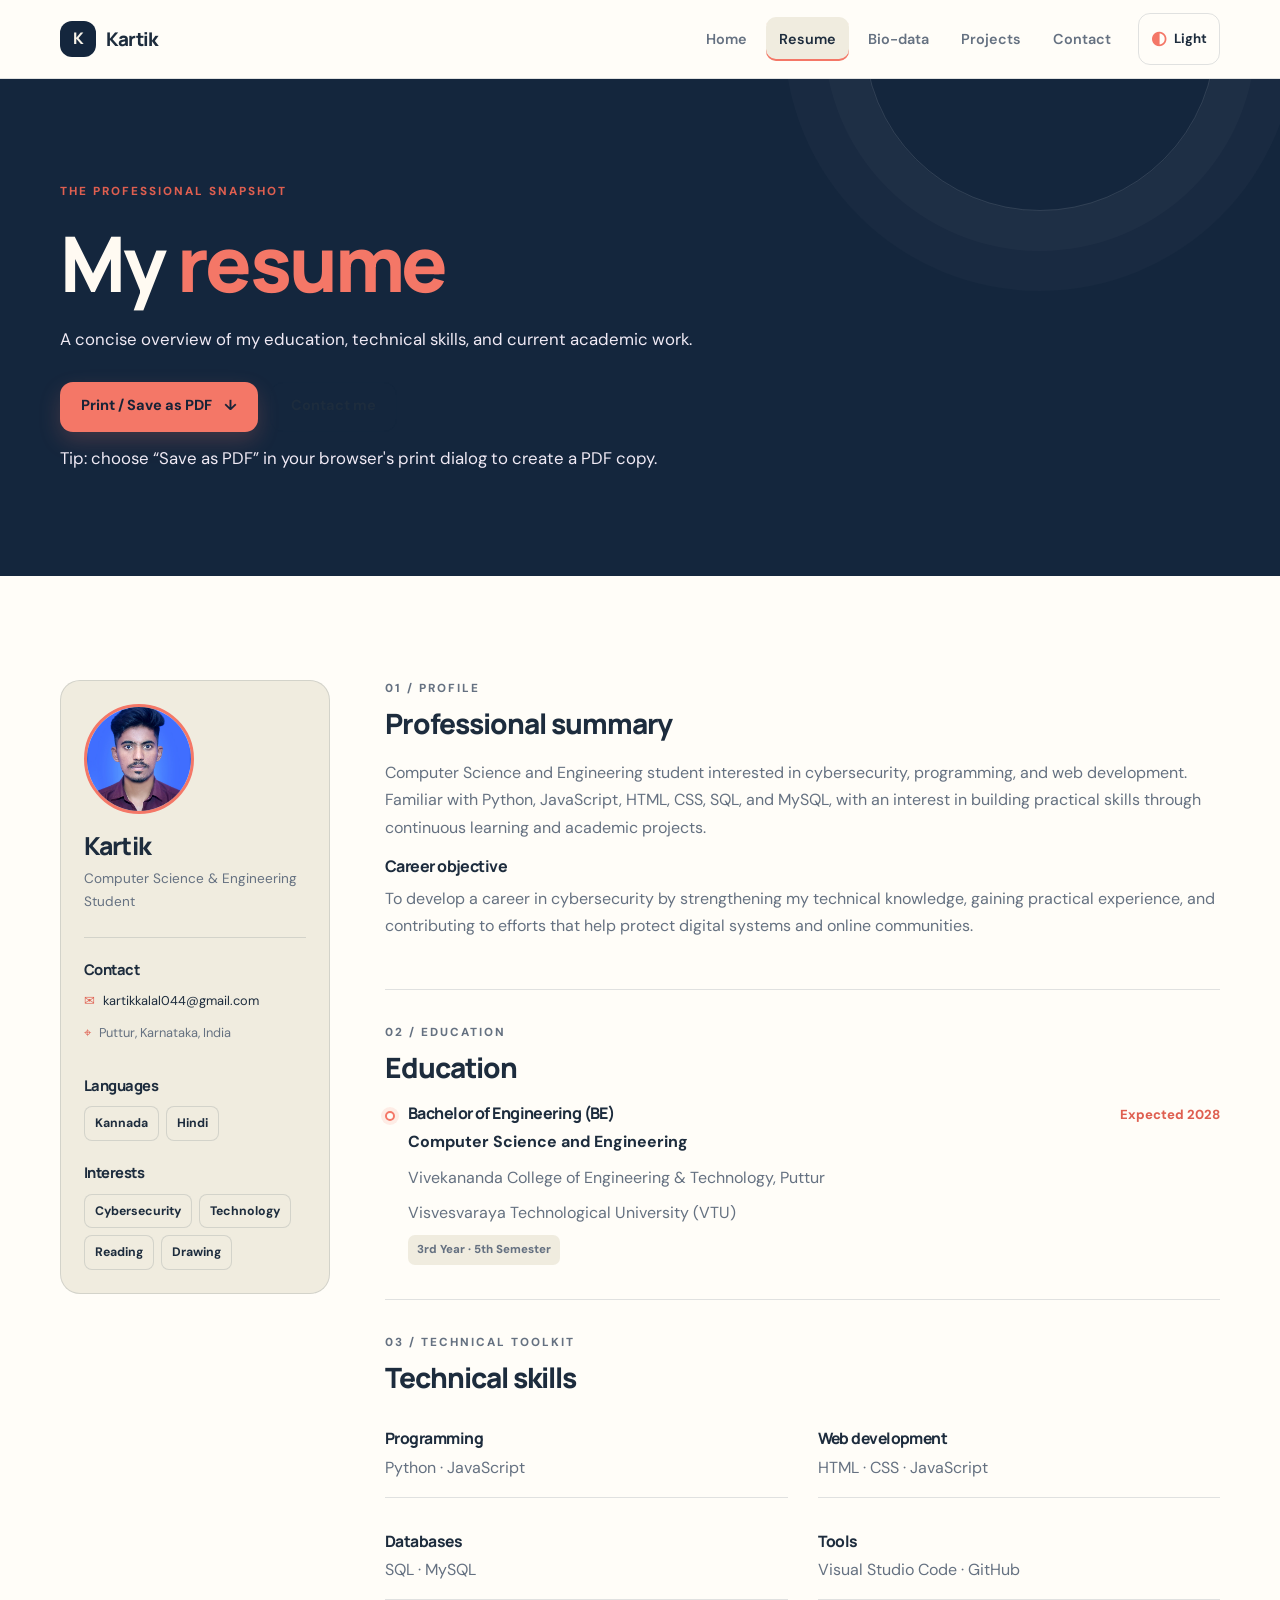
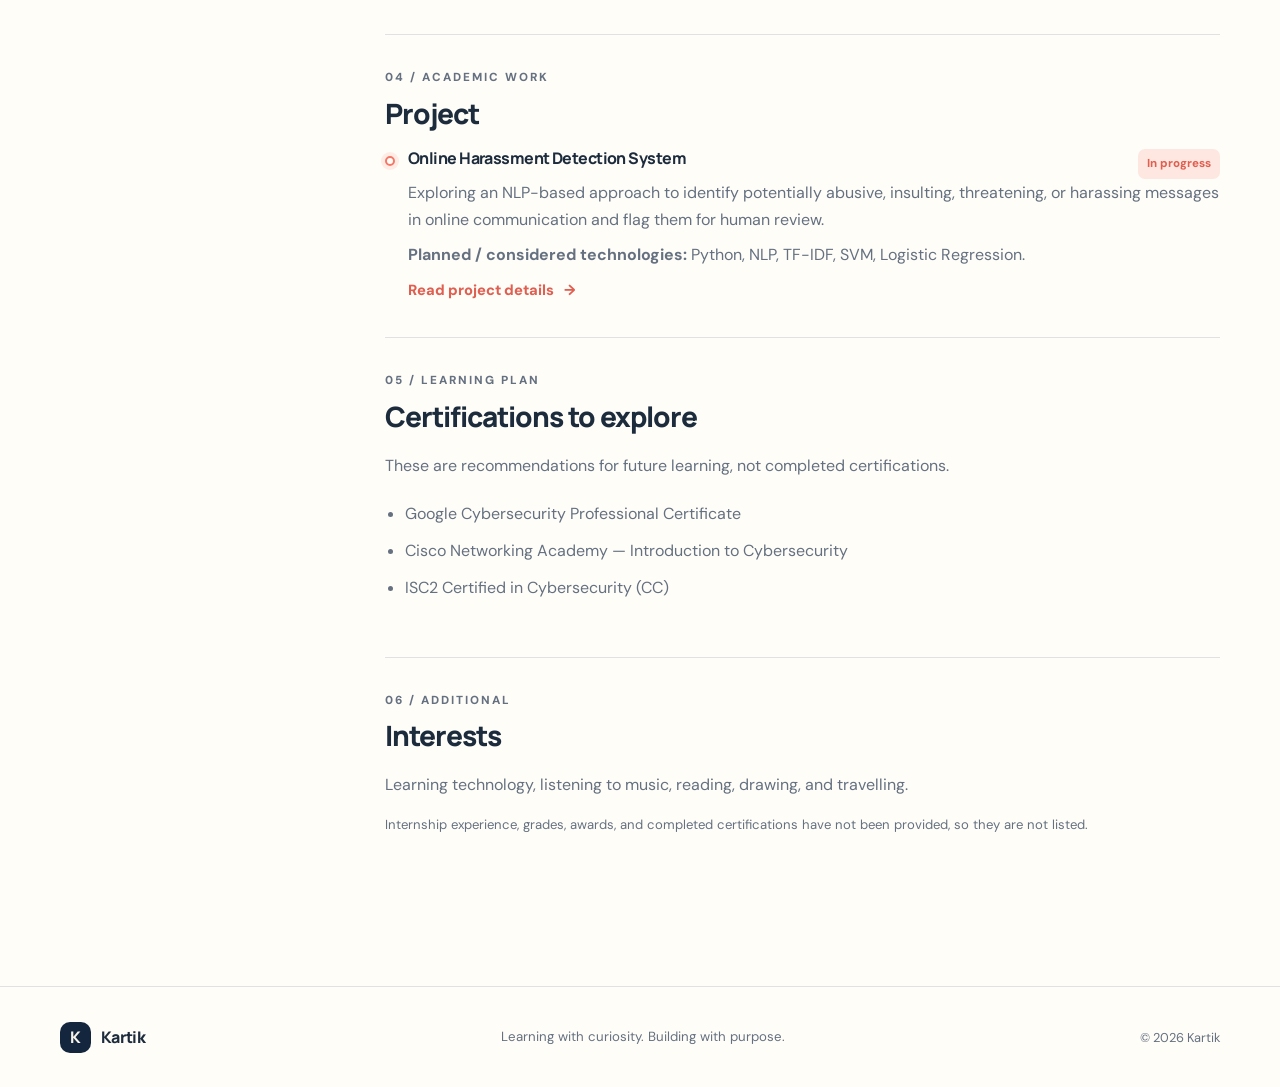
==== resume.html @ 6e71550f "Initial portfolio website upload" ====
<!DOCTYPE html>
<html lang="en">
<head>
  <meta charset="UTF-8"><meta name="viewport" content="width=device-width, initial-scale=1.0">
  <meta name="description" content="Kartik's student resume, education, technical skills, and academic project.">
  <meta name="theme-color" content="#665078"><title>Resume | Kartik</title>
  <link rel="preconnect" href="https://fonts.googleapis.com"><link rel="preconnect" href="https://fonts.gstatic.com" crossorigin>
  <link href="https://fonts.googleapis.com/css2?family=DM+Sans:wght@400;500;600;700&family=Manrope:wght@400;500;600;700;800&display=swap" rel="stylesheet">
  <link rel="stylesheet" href="css/style.css"><script>document.documentElement.classList.add('js');</script>
</head>
<body>
  <a class="skip-link" href="#main">Skip to content</a>
  <header class="site-header"><div class="container nav-wrap"><a class="brand" href="index.html"><span class="brand-mark">K</span><span>Kartik</span></a><button class="nav-toggle" aria-label="Open navigation" aria-expanded="false" aria-controls="primary-nav"><span></span><span></span><span></span></button><nav id="primary-nav" class="primary-nav" aria-label="Main navigation"><a class="nav-link" href="index.html">Home</a><a class="nav-link active" href="resume.html">Resume</a><a class="nav-link" href="biodata.html">Bio-data</a><a class="nav-link" href="projects.html">Projects</a><a class="nav-link" href="contact.html">Contact</a><button class="theme-toggle" type="button" aria-label="Switch to dark theme" title="Toggle colour theme"><span class="theme-icon" aria-hidden="true">◐</span><span class="theme-label">Theme</span></button></nav></div></header>
  <main id="main">
    <section class="page-hero section-pad"><div class="container page-hero-inner reveal"><p class="eyebrow">THE PROFESSIONAL SNAPSHOT</p><h1>My <span class="text-accent">resume</span></h1><p>A concise overview of my education, technical skills, and current academic work.</p><div class="page-actions"><button class="btn btn-primary" id="print-resume" type="button">Print / Save as PDF <span aria-hidden="true">↓</span></button><a class="btn btn-secondary" href="contact.html">Contact me</a></div><p class="micro-note">Tip: choose “Save as PDF” in your browser's print dialog to create a PDF copy.</p></div></section>
    <section class="section-pad"><div class="container resume-layout">
      <aside class="resume-sidebar reveal"><div class="resume-mini-profile"><img src="assets/images/profile.jpg" alt="Kartik profile portrait" width="120" height="160"><h2>Kartik</h2><p>Computer Science &amp; Engineering Student</p></div><div class="sidebar-block"><h3>Contact</h3><p><span class="detail-icon">✉</span><a href="mailto:kartikkalal044@gmail.com">kartikkalal044@gmail.com</a></p><p><span class="detail-icon">⌖</span>Puttur, Karnataka, India</p></div><div class="sidebar-block"><h3>Languages</h3><div class="tag-list"><span>Kannada</span><span>Hindi</span></div></div><div class="sidebar-block"><h3>Interests</h3><div class="tag-list"><span>Cybersecurity</span><span>Technology</span><span>Reading</span><span>Drawing</span></div></div></aside>
      <div class="resume-main">
        <section class="resume-section reveal"><p class="eyebrow">01 / PROFILE</p><h2>Professional summary</h2><p>Computer Science and Engineering student interested in cybersecurity, programming, and web development. Familiar with Python, JavaScript, HTML, CSS, SQL, and MySQL, with an interest in building practical skills through continuous learning and academic projects.</p><h3>Career objective</h3><p>To develop a career in cybersecurity by strengthening my technical knowledge, gaining practical experience, and contributing to efforts that help protect digital systems and online communities.</p></section>
        <section class="resume-section reveal"><p class="eyebrow">02 / EDUCATION</p><h2>Education</h2><div class="timeline-item"><span class="timeline-marker"></span><div class="timeline-top"><h3>Bachelor of Engineering (BE)</h3><span class="timeline-date">Expected 2028</span></div><p class="timeline-subtitle">Computer Science and Engineering</p><p>Vivekananda College of Engineering &amp; Technology, Puttur</p><p class="muted">Visvesvaraya Technological University (VTU)</p><span class="pill">3rd Year · 5th Semester</span></div></section>
        <section class="resume-section reveal"><p class="eyebrow">03 / TECHNICAL TOOLKIT</p><h2>Technical skills</h2><div class="simple-skills"><div><h3>Programming</h3><p>Python · JavaScript</p></div><div><h3>Web development</h3><p>HTML · CSS · JavaScript</p></div><div><h3>Databases</h3><p>SQL · MySQL</p></div><div><h3>Tools</h3><p>Visual Studio Code · GitHub</p></div></div></section>
        <section class="resume-section reveal"><p class="eyebrow">04 / ACADEMIC WORK</p><h2>Project</h2><div class="timeline-item"><span class="timeline-marker"></span><div class="timeline-top"><h3>Online Harassment Detection System</h3><span class="pill pill-coral">In progress</span></div><p>Exploring an NLP-based approach to identify potentially abusive, insulting, threatening, or harassing messages in online communication and flag them for human review.</p><p class="muted"><strong>Planned / considered technologies:</strong> Python, NLP, TF-IDF, SVM, Logistic Regression.</p><a class="text-link" href="projects.html">Read project details <span aria-hidden="true">→</span></a></div></section>
        <section class="resume-section reveal"><p class="eyebrow">05 / LEARNING PLAN</p><h2>Certifications to explore</h2><p class="muted">These are recommendations for future learning, not completed certifications.</p><ul class="clean-list"><li>Google Cybersecurity Professional Certificate</li><li>Cisco Networking Academy — Introduction to Cybersecurity</li><li>ISC2 Certified in Cybersecurity (CC)</li></ul></section>
        <section class="resume-section reveal"><p class="eyebrow">06 / ADDITIONAL</p><h2>Interests</h2><p>Learning technology, listening to music, reading, drawing, and travelling.</p><p class="micro-note">Internship experience, grades, awards, and completed certifications have not been provided, so they are not listed.</p></section>
      </div>
    </div></section>
  </main>
  <footer class="site-footer"><div class="container footer-inner"><a class="brand footer-brand" href="index.html"><span class="brand-mark">K</span><span>Kartik</span></a><p>Learning with curiosity. Building with purpose.</p><span class="footer-copy">© <span class="current-year"></span> Kartik</span></div></footer>
  <script src="https://code.jquery.com/jquery-3.7.1.min.js" integrity="sha256-/JqT3SQfawRcv/BIHPThkBvs0OEvtFFmqPF/lYI/Cxo=" crossorigin="anonymous"></script><script src="js/script.js"></script>
</body></html>
---- css/style.css ----
/* Kartik Portfolio — navy, cream and coral */
:root {
  color-scheme: light;
  --navy: #14263d;
  --navy-deep: #0d1b2d;
  --navy-soft: #243a55;
  --cream: #f7f3e9;
  --paper: #fffdf8;
  --coral: #f47767;
  --coral-deep: #df5f50;
  --ink: #1d2c3d;
  --muted: #657181;
  --line: rgba(20, 38, 61, .13);
  --card: #fffdf8;
  --soft: #f0ecdf;
  --shadow: 0 20px 60px rgba(20, 38, 61, .09);
  --radius: 22px;
  --font-body: "DM Sans", sans-serif;
  --font-heading: "Manrope", sans-serif;
}
:root[data-theme="dark"] {
  color-scheme: dark;
  --navy: #0b1727;
  --navy-deep: #070f1c;
  --navy-soft: #192b42;
  --cream: #111d2c;
  --paper: #172438;
  --ink: #f3f0e8;
  --muted: #b1bdcb;
  --line: rgba(245, 242, 232, .13);
  --card: #172438;
  --soft: #101b2a;
  --shadow: 0 20px 60px rgba(0, 0, 0, .18);
}
* { box-sizing: border-box; }
html { scroll-behavior: smooth; scroll-padding-top: 90px; }
body { margin: 0; background: var(--paper); color: var(--ink); font-family: var(--font-body); font-size: 16px; line-height: 1.7; transition: background .25s, color .25s; }
img { display: block; max-width: 100%; }
a { color: inherit; text-decoration: none; }
button, input, textarea { font: inherit; }
button, a { -webkit-tap-highlight-color: transparent; }
button:focus-visible, a:focus-visible, input:focus-visible, textarea:focus-visible { outline: 3px solid var(--coral); outline-offset: 3px; }
::selection { background: var(--coral); color: var(--navy-deep); }
.container { width: min(1160px, calc(100% - 48px)); margin-inline: auto; }
.section-pad { padding: 104px 0; }
.section-soft { background: var(--soft); }
.text-accent { color: var(--coral); }
.eyebrow { margin: 0 0 17px; color: var(--coral-deep); font-size: .73rem; font-weight: 800; letter-spacing: .17em; line-height: 1.5; }
:root[data-theme="dark"] .eyebrow { color: #ff9587; }
h1, h2, h3, h4 { margin-top: 0; color: var(--ink); font-family: var(--font-heading); line-height: 1.18; letter-spacing: -.035em; }
h1 { font-size: clamp(3rem, 6.4vw, 5.7rem); font-weight: 800; }
h2 { font-size: clamp(1.8rem, 3.4vw, 2.7rem); font-weight: 800; }
h3 { font-size: 1.12rem; font-weight: 750; }
p { margin-top: 0; }
.muted, .micro-note { color: var(--muted); }
.micro-note { font-size: .82rem; line-height: 1.6; }
.skip-link { position: absolute; left: 12px; top: -60px; z-index: 1000; padding: 10px 16px; border-radius: 10px; background: var(--coral); color: var(--navy-deep); font-weight: 700; }
.skip-link:focus { top: 12px; }
.site-header { position: sticky; top: 0; z-index: 100; background: color-mix(in srgb, var(--paper) 92%, transparent); border-bottom: 1px solid var(--line); backdrop-filter: blur(18px); }
.nav-wrap { display: flex; align-items: center; justify-content: space-between; min-height: 78px; gap: 26px; }
.brand { display: inline-flex; align-items: center; gap: 10px; flex-shrink: 0; font-family: var(--font-heading); font-weight: 800; font-size: 1.18rem; letter-spacing: -.04em; }
.brand-mark { display: grid; place-items: center; width: 36px; height: 36px; border-radius: 12px; background: var(--navy); color: var(--cream); font-size: 1rem; }
.brand-dot { color: var(--coral); }
.primary-nav { display: flex; align-items: center; gap: 6px; }
.nav-link { padding: 10px 13px; border-radius: 10px; color: var(--muted); font-size: .9rem; font-weight: 600; transition: color .2s, background .2s; }
.nav-link:hover, .nav-link.active { color: var(--ink); background: var(--soft); }
.nav-link.active { box-shadow: inset 0 -2px var(--coral); }
.theme-toggle { display: inline-flex; align-items: center; gap: 7px; margin-left: 8px; padding: 9px 12px; border: 1px solid var(--line); border-radius: 12px; background: transparent; color: var(--ink); cursor: pointer; font-size: .83rem; font-weight: 700; }
.theme-icon { color: var(--coral); font-size: 1.15rem; }
.nav-toggle { display: none; width: 44px; height: 44px; border: 1px solid var(--line); border-radius: 12px; background: var(--card); cursor: pointer; }
.nav-toggle span { display: block; width: 18px; height: 2px; margin: 4px auto; background: var(--ink); transition: transform .2s; }
.btn { display: inline-flex; align-items: center; justify-content: center; gap: 12px; min-height: 50px; padding: 13px 20px; border: 1px solid transparent; border-radius: 13px; font-size: .91rem; font-weight: 750; line-height: 1.3; cursor: pointer; transition: transform .2s, box-shadow .2s, background .2s; }
.btn:hover { transform: translateY(-3px); }
.btn-primary { background: var(--coral); color: #182337; box-shadow: 0 9px 22px rgba(244, 119, 103, .2); }
.btn-primary:hover { background: #ff8979; box-shadow: 0 14px 28px rgba(244, 119, 103, .25); }
.btn-secondary { border-color: var(--line); background: transparent; color: var(--ink); }
.btn-secondary:hover { background: var(--soft); }
.btn-light { background: var(--cream); color: var(--navy); }
.hero { position: relative; min-height: 660px; overflow: hidden; padding-top: 85px; padding-bottom: 94px; background: linear-gradient(135deg, #45345f 0%, #665078 52%, #8b628e 100%); color: #fffaf2; }
/* The reference image is used for its purple colour palette only; no moon, stars, or illustration. */
.hero::before, .hero::after { content: none !important; }
.hero h1, .hero h2, .hero h3 { color: #fffaf2; }
.hero .eyebrow { color: #ff9b8d; }
.hero-grid { position: relative; z-index: 1; display: grid; grid-template-columns: 1.13fr .87fr; align-items: center; gap: clamp(40px, 7vw, 100px); }
.hero-copy { max-width: 680px; }
.hero h1 { margin-bottom: 22px; }
.hero-subtitle { color: #f4edf8; font-size: .58em; letter-spacing: -.04em; }
.hero-lead { max-width: 610px; margin-bottom: 24px; color: #f0eaf5; font-size: 1.08rem; line-height: 1.8; }
.typed-line { display: flex; align-items: center; gap: 7px; margin-bottom: 28px; color: #f4edf8; font-size: .92rem; }
#typed-text { color: #ff9b8d; font-weight: 750; }
.typing-cursor { color: var(--coral); animation: blink 1s steps(2, start) infinite; }
.hero-actions, .page-actions { display: flex; flex-wrap: wrap; gap: 12px; }
.hero .btn-secondary { border-color: rgba(255,255,255,.23); color: #fffaf2; }
.hero .btn-secondary:hover { background: rgba(255,255,255,.08); }
.hero-meta { display: flex; flex-wrap: wrap; gap: 22px; margin-top: 36px; color: #eee5f4; font-size: .82rem; }
.meta-icon { margin-right: 6px; color: var(--coral); }
.hero-visual { position: relative; justify-self: center; width: min(100%, 390px); padding: 12px; }
.portrait-frame { position: relative; z-index: 1; display: flex; flex-direction: column; align-items: center; overflow: visible; padding: 8px; border: 0; border-radius: 0; background: transparent; box-shadow: none; transform: none; }
.portrait-topline { display: none; }
.portrait-signal { display: flex; gap: 4px; }
.portrait-signal i { width: 5px; height: 5px; border-radius: 50%; background: var(--coral); }
.profile-photo { display: block; width: min(260px, 68vw); height: min(260px, 68vw); min-width: 0; flex: 0 0 auto; aspect-ratio: 1 / 1; overflow: hidden; object-fit: cover; object-position: center 28%; border: 4px solid rgba(247,243,233,.95); outline: 3px solid var(--coral); outline-offset: 5px; border-radius: 50% !important; background: #355eec; box-shadow: 0 24px 65px rgba(0,0,0,.28); }
.portrait-caption { display: flex; flex-direction: column; align-items: center; gap: 3px; padding: 24px 5px 5px; text-align: center; }
.caption-label { color: #ff9b8d; font-size: .63rem; letter-spacing: .15em; font-weight: 800; }
.portrait-caption strong { color: #fffaf2; font-family: var(--font-heading); font-size: .93rem; }
.floating-chip { position: absolute; z-index: 2; display: flex; align-items: center; gap: 8px; padding: 11px 14px; border: 1px solid rgba(255,255,255,.16); border-radius: 13px; background: #f7f3e9; color: #14263d; box-shadow: 0 12px 28px rgba(0,0,0,.2); font-size: .75rem; font-weight: 800; }
.floating-chip span { color: var(--coral-deep); font-size: 1.05rem; }
.chip-code { top: 22%; left: -42px; }
.chip-secure { right: -35px; bottom: 17%; }
.hero-glow { position: absolute; z-index: 0; width: 360px; height: 360px; border-radius: 50%; filter: blur(100px); opacity: .14; pointer-events: none; }
.hero-glow-one { display: none; }
.hero-glow-two { display: none; }
.scroll-cue { position: absolute; bottom: 24px; left: 50%; display: flex; align-items: center; gap: 10px; transform: translateX(-50%); color: #9cacc0; font-size: .72rem; letter-spacing: .08em; white-space: nowrap; }
.scroll-line { display: inline-block; width: 28px; height: 1px; background: var(--coral); }
.section-heading { max-width: 680px; margin-bottom: 45px; }
.section-heading h2 { margin-bottom: 0; }
.section-heading-row { display: flex; align-items: end; justify-content: space-between; gap: 24px; max-width: none; }
.about-grid { display: grid; grid-template-columns: .9fr 1.1fr; gap: 80px; align-items: start; }
.about-copy { max-width: 490px; color: var(--muted); font-size: 1.04rem; }
.about-copy p { margin-bottom: 20px; }
.text-link { display: inline-flex; align-items: center; gap: 10px; color: var(--coral-deep); font-weight: 800; font-size: .92rem; }
.text-link span { transition: transform .2s; }
.text-link:hover span { transform: translateX(5px); }
.quick-facts { display: grid; grid-template-columns: repeat(3, 1fr); gap: 13px; }
.fact-card { min-height: 188px; padding: 23px 18px; border: 1px solid var(--line); border-radius: 17px; background: var(--card); }
.fact-number { display: block; margin-bottom: 18px; color: var(--coral-deep); font-family: var(--font-heading); font-size: 2.1rem; font-weight: 800; letter-spacing: -.07em; }
.fact-label { display: block; margin-bottom: 8px; font-weight: 800; font-size: .85rem; }
.fact-card p { margin-bottom: 0; color: var(--muted); font-size: .78rem; line-height: 1.55; }
.skill-grid { display: grid; grid-template-columns: repeat(4, 1fr); gap: 16px; }
.skill-card { padding: 25px 22px; border: 1px solid var(--line); border-radius: 19px; background: var(--card); transition: transform .25s, box-shadow .25s, border-color .25s; }
.skill-card:hover { transform: translateY(-6px); border-color: rgba(244,119,103,.5); box-shadow: var(--shadow); }
.skill-symbol { display: grid; place-items: center; width: 48px; height: 48px; margin-bottom: 24px; border-radius: 14px; background: var(--soft); color: var(--coral-deep); font-family: var(--font-heading); font-size: .95rem; font-weight: 800; }
.skill-card h3 { margin-bottom: 9px; }
.skill-card p { min-height: 70px; margin-bottom: 19px; color: var(--muted); font-size: .88rem; }
.skill-tag { display: inline-block; padding: 5px 9px; border-radius: 7px; background: var(--soft); color: var(--muted); font-size: .72rem; font-weight: 700; }
.project-teaser-section { padding-top: 25px; }
.project-teaser { position: relative; display: flex; align-items: center; justify-content: space-between; gap: 40px; overflow: hidden; padding: clamp(34px, 6vw, 65px); border-radius: 26px; background: var(--navy); color: #fffaf2; }
.project-teaser h2 { margin-bottom: 16px; color: #fffaf2; }
.project-teaser > div:nth-child(2) { position: relative; z-index: 1; max-width: 620px; }
.project-teaser > div:nth-child(2) > p:not(.eyebrow) { max-width: 600px; color: #f0eaf5; }
.project-status { display: inline-flex; align-items: center; gap: 8px; color: #d9e2ed; font-size: .82rem; font-weight: 700; }
.project-status i, .status-dot { display: inline-block; width: 8px; height: 8px; border-radius: 50%; background: #8bd5a8; box-shadow: 0 0 0 4px rgba(139,213,168,.12); }
.teaser-orbit { position: absolute; top: 50%; right: 23%; width: 220px; height: 220px; border: 1px solid rgba(255,255,255,.11); border-radius: 50%; transform: translateY(-50%); color: var(--coral); }
.teaser-orbit::before, .teaser-orbit::after { position: absolute; content: ""; inset: 22px; border: 1px dashed rgba(255,255,255,.15); border-radius: 50%; }
.teaser-orbit::after { inset: 52px; border-style: solid; }
.teaser-orbit span { position: absolute; display: grid; place-items: center; width: 34px; height: 34px; border-radius: 10px; background: #253c58; font-size: 1.2rem; }
.teaser-orbit span:nth-child(1) { top: 8px; left: 90px; }
.teaser-orbit span:nth-child(2) { right: 2px; bottom: 50px; }
.teaser-orbit span:nth-child(3) { left: 22px; bottom: 35px; }
.cta-row { display: flex; align-items: center; justify-content: space-between; gap: 30px; }
.cta-row h2 { margin-bottom: 0; }
.site-footer { border-top: 1px solid var(--line); background: var(--paper); }
.footer-inner { display: flex; align-items: center; justify-content: space-between; gap: 24px; min-height: 100px; }
.footer-inner p { margin: 0; color: var(--muted); font-size: .83rem; }
.footer-copy { color: var(--muted); font-size: .8rem; }
.footer-brand { font-size: 1rem; }
.footer-brand .brand-mark { width: 31px; height: 31px; border-radius: 10px; }
.page-hero { position: relative; overflow: hidden; background: var(--navy); color: #fffaf2; }
.page-hero::after { position: absolute; content: ""; width: 350px; height: 350px; top: -220px; right: 5%; border: 1px solid rgba(255,255,255,.12); border-radius: 50%; box-shadow: 0 0 0 40px rgba(255,255,255,.025), 0 0 0 80px rgba(255,255,255,.02); }
.page-hero-inner { position: relative; z-index: 1; }
.page-hero h1 { margin-bottom: 17px; color: #fffaf2; font-size: clamp(3rem, 6vw, 5rem); }
.page-hero p:not(.eyebrow) { max-width: 650px; margin-bottom: 0; color: #f0eaf5; font-size: 1.05rem; }
.page-hero .page-actions { margin-top: 28px; }
.page-hero .micro-note { margin-top: 13px; color: #eee5f4; font-size: .78rem; }
.resume-layout { display: grid; grid-template-columns: 270px minmax(0, 1fr); align-items: start; gap: 55px; }
.resume-sidebar { position: sticky; top: 110px; padding: 23px; border: 1px solid var(--line); border-radius: 20px; background: var(--soft); }
.resume-mini-profile { padding-bottom: 24px; border-bottom: 1px solid var(--line); }
.resume-mini-profile img { width: 110px; height: 110px; margin-bottom: 17px; border: 3px solid var(--coral); border-radius: 50%; object-fit: cover; object-position: center 28%; }
.resume-mini-profile h2 { margin-bottom: 7px; font-size: 1.55rem; }
.resume-mini-profile p { margin-bottom: 0; color: var(--muted); font-size: .85rem; }
.sidebar-block { padding-top: 23px; }
.sidebar-block h3 { margin-bottom: 12px; font-size: .92rem; }
.sidebar-block p { display: flex; align-items: start; gap: 8px; margin-bottom: 10px; color: var(--muted); font-size: .8rem; overflow-wrap: anywhere; }
.sidebar-block a { color: var(--ink); }
.detail-icon { color: var(--coral-deep); }
.tag-list { display: flex; flex-wrap: wrap; gap: 7px; }
.tag-list span { display: inline-flex; padding: 6px 10px; border: 1px solid var(--line); border-radius: 8px; background: var(--soft); color: var(--ink); font-size: .77rem; font-weight: 700; }
.resume-main { min-width: 0; }
.resume-section { padding: 0 0 34px; margin-bottom: 34px; border-bottom: 1px solid var(--line); }
.resume-section:last-child { margin-bottom: 0; border-bottom: 0; }
.resume-section .eyebrow { margin-bottom: 10px; }
.resume-section h2 { margin-bottom: 19px; font-size: 1.75rem; }
.resume-section h3 { margin-bottom: 9px; font-size: 1rem; }
.resume-section p { color: var(--muted); }
.timeline-item { position: relative; padding-left: 23px; }
.timeline-marker { position: absolute; top: 7px; left: 0; width: 10px; height: 10px; border: 2px solid var(--coral); border-radius: 50%; box-shadow: 0 0 0 4px rgba(244,119,103,.12); }
.timeline-top { display: flex; align-items: start; justify-content: space-between; gap: 15px; }
.timeline-top h3 { margin-bottom: 6px; }
.timeline-date { color: var(--coral-deep); font-size: .82rem; font-weight: 800; white-space: nowrap; }
.timeline-item p { margin-bottom: 8px; }
.timeline-subtitle { color: var(--ink) !important; font-weight: 700; }
.pill { display: inline-flex; align-items: center; padding: 5px 9px; border-radius: 7px; background: var(--soft); color: var(--muted); font-size: .72rem; font-weight: 800; }
.pill-coral { background: rgba(244,119,103,.16); color: var(--coral-deep); }
.resume-skills { display: grid; grid-template-columns: repeat(2, 1fr); gap: 22px; }
.resume-skills > div { min-width: 0; }
.simple-skills { display: grid; grid-template-columns: repeat(2, minmax(0, 1fr)); gap: 18px 30px; }
.simple-skills > div { padding: 16px 0; border-bottom: 1px solid var(--line); }
.simple-skills h3 { margin-bottom: 6px; font-size: .98rem; }
.simple-skills p { margin: 0; color: var(--muted); }
.resume-skills h3 { margin-bottom: 13px; }
.skill-meter { margin-bottom: 14px; }
.meter-label { display: flex; justify-content: space-between; gap: 10px; margin-bottom: 7px; color: var(--muted); font-size: .8rem; }
.meter-label span:last-child { font-size: .72rem; }
.meter-track { height: 6px; overflow: hidden; border-radius: 10px; background: var(--soft); }
.meter-track span { display: block; height: 100%; border-radius: inherit; background: var(--coral); }
.clean-list { padding-left: 20px; color: var(--muted); }
.clean-list li { padding: 5px 0; }
.bio-layout { display: grid; grid-template-columns: 300px minmax(0, 1fr); gap: 35px; align-items: start; }
.bio-intro-card { position: sticky; top: 110px; overflow: hidden; padding: 18px 22px 25px; border: 1px solid var(--line); border-radius: 22px; background: var(--navy); color: #fffaf2; }
.bio-photo-wrap { display: flex; justify-content: center; overflow: visible; margin-bottom: 22px; border-radius: 0; }
.bio-photo-wrap img { display: block; width: 180px; height: 180px; max-width: 72vw; aspect-ratio: 1 / 1; border: 4px solid var(--coral); border-radius: 50% !important; object-fit: cover; object-position: center 28%; }
.bio-intro-card h2 { margin-bottom: 5px; color: #fffaf2; }
.bio-intro-card .muted { margin-bottom: 18px; color: #b9c6d6; }
.bio-focus { display: flex; align-items: center; gap: 10px; padding-top: 17px; border-top: 1px solid rgba(255,255,255,.15); color: #d6dfeb; font-size: .83rem; }
.bio-content { display: grid; gap: 18px; }
.bio-card { padding: 27px; border: 1px solid var(--line); border-radius: 19px; background: var(--card); }
.card-heading { display: flex; align-items: center; gap: 15px; margin-bottom: 24px; }
.card-heading h2 { margin: 0; font-size: 1.35rem; }
.section-number { display: grid; place-items: center; width: 39px; height: 39px; flex-shrink: 0; border-radius: 12px; background: var(--soft); color: var(--coral-deep); font-size: .77rem; font-weight: 800; }
.detail-grid { display: grid; grid-template-columns: repeat(2, 1fr); gap: 20px; margin: 0; }
.detail-grid div { min-width: 0; }
.detail-grid dt { margin-bottom: 4px; color: var(--muted); font-size: .77rem; }
.detail-grid dd { margin: 0; color: var(--ink); font-size: .91rem; font-weight: 700; overflow-wrap: anywhere; }
.detail-grid a { color: var(--coral-deep); }
.bio-card > .micro-note { margin: 23px 0 0; }
.education-card { display: flex; align-items: start; gap: 16px; }
.education-icon { display: grid; place-items: center; width: 44px; height: 44px; flex-shrink: 0; border-radius: 13px; background: var(--soft); color: var(--coral-deep); }
.education-card h3 { margin-bottom: 5px; }
.education-card p { margin-bottom: 5px; color: var(--muted); font-size: .88rem; }
.education-card .pill { margin-top: 9px; }
.bio-skill-groups { display: grid; gap: 18px; }
.bio-skill-groups h3 { margin-bottom: 10px; font-size: .9rem; }
.interest-grid { display: grid; grid-template-columns: repeat(3, 1fr); gap: 10px; }
.interest-grid div { display: flex; flex-direction: column; gap: 10px; min-height: 95px; padding: 15px; border-radius: 13px; background: var(--soft); }
.interest-grid span { color: var(--coral-deep); font-size: 1.3rem; }
.interest-grid strong { font-size: .8rem; }
.projects-layout { display: grid; gap: 25px; }
.project-feature { overflow: hidden; border: 1px solid var(--line); border-radius: 24px; background: var(--card); box-shadow: var(--shadow); }
.project-art { position: relative; display: grid; place-items: center; min-height: 300px; overflow: hidden; background: var(--navy); }
.art-grid { position: absolute; inset: 0; opacity: .35; background-image: linear-gradient(rgba(255,255,255,.08) 1px, transparent 1px), linear-gradient(90deg, rgba(255,255,255,.08) 1px, transparent 1px); background-size: 34px 34px; mask-image: linear-gradient(90deg, transparent, black, transparent); }
.art-shield { position: relative; z-index: 1; display: grid; place-items: center; width: 125px; height: 145px; clip-path: polygon(50% 0, 94% 17%, 87% 68%, 50% 100%, 13% 68%, 6% 17%); background: linear-gradient(145deg, var(--coral), #d95d50); color: var(--navy); font-size: 4rem; filter: drop-shadow(0 20px 35px rgba(244,119,103,.25)); }
.art-shield i { position: absolute; width: 54px; height: 54px; border: 2px solid rgba(20,38,61,.35); border-radius: 50%; }
.art-code { position: absolute; z-index: 2; padding: 8px 11px; border: 1px solid rgba(255,255,255,.15); border-radius: 8px; background: rgba(13,27,45,.75); color: #d9e2ed; font-size: .65rem; font-weight: 800; letter-spacing: .12em; }
.art-code-one { top: 24%; left: 12%; }
.art-code-two { right: 10%; bottom: 23%; }
.art-orbit { position: absolute; width: 230px; height: 230px; border: 1px dashed rgba(255,255,255,.2); border-radius: 50%; }
.project-content { padding: clamp(24px, 5vw, 48px); }
.project-topline { display: flex; align-items: center; justify-content: space-between; gap: 15px; margin-bottom: 19px; }
.project-index { color: var(--muted); font-size: .72rem; font-weight: 800; letter-spacing: .14em; }
.project-content h2 { max-width: 700px; margin-bottom: 14px; font-size: clamp(1.8rem, 4vw, 2.7rem); }
.project-summary { max-width: 800px; color: var(--muted); font-size: 1.03rem; }
.project-detail-grid { display: grid; grid-template-columns: repeat(2, 1fr); gap: 20px; margin: 30px 0; }
.project-detail-grid > div { padding: 20px; border-radius: 14px; background: var(--soft); }
.project-detail-grid h3 { margin-bottom: 8px; }
.project-detail-grid p { margin-bottom: 0; color: var(--muted); font-size: .87rem; }
.stack-heading { margin-bottom: 12px; }
.project-note { display: flex; gap: 12px; margin-top: 27px; padding: 16px; border: 1px solid var(--line); border-radius: 13px; background: var(--soft); }
.note-icon { display: grid; place-items: center; width: 25px; height: 25px; flex-shrink: 0; border-radius: 50%; background: var(--coral); color: var(--navy); font-size: .8rem; font-weight: 800; }
.project-note p { margin: 0; color: var(--muted); font-size: .82rem; }
.empty-projects { display: flex; align-items: center; gap: 18px; padding: 26px; border: 1px dashed var(--line); border-radius: 18px; }
.empty-icon { display: grid; place-items: center; width: 45px; height: 45px; flex-shrink: 0; border-radius: 14px; background: var(--soft); color: var(--coral-deep); font-size: 1.5rem; }
.empty-projects h2 { margin-bottom: 6px; font-size: 1.1rem; }
.empty-projects p { margin: 0; color: var(--muted); font-size: .87rem; }
.contact-layout { display: grid; grid-template-columns: .82fr 1.18fr; align-items: start; gap: 35px; }
.contact-aside { display: grid; gap: 15px; }
.contact-card { padding: 25px; border: 1px solid var(--line); border-radius: 18px; background: var(--card); }
.contact-card-feature { background: var(--navy); color: #fffaf2; }
.contact-card-feature h2, .contact-card-feature h3 { color: #fffaf2; }
.contact-card-feature .eyebrow { color: #ff9b8d; }
.contact-icon { display: grid; place-items: center; width: 44px; height: 44px; margin-bottom: 19px; border-radius: 13px; background: var(--soft); color: var(--coral-deep); font-size: 1.2rem; }
.contact-card-feature .contact-icon { background: #253c58; color: #ff9b8d; }
.contact-card h2 { margin-bottom: 10px; font-size: 1.5rem; }
.contact-card h3 { margin-bottom: 5px; }
.contact-card p:not(.eyebrow) { color: var(--muted); font-size: .88rem; }
.contact-card-feature p:not(.eyebrow) { color: #f0eaf5; }
.contact-email { display: inline-flex; flex-wrap: wrap; gap: 8px; color: #ff9b8d; font-size: .9rem; font-weight: 800; overflow-wrap: anywhere; }
.privacy-note { display: flex; gap: 12px; padding: 17px; border-radius: 13px; background: var(--soft); color: var(--muted); font-size: .82rem; }
.privacy-note span { color: var(--coral-deep); font-size: 1.2rem; }
.privacy-note p { margin: 0; }
.contact-form { padding: clamp(24px, 4vw, 40px); border: 1px solid var(--line); border-radius: 22px; background: var(--card); box-shadow: var(--shadow); }
.contact-form h2 { margin-bottom: 12px; font-size: 1.9rem; }
.form-intro { margin-bottom: 27px; color: var(--muted); font-size: .9rem; }
.form-row { display: grid; grid-template-columns: repeat(2, 1fr); gap: 16px; }
.form-field { display: grid; gap: 7px; margin-bottom: 17px; }
.form-field label { font-size: .84rem; font-weight: 800; }
.form-field label span { color: var(--coral-deep); }
.form-field input, .form-field textarea { width: 100%; padding: 13px 14px; border: 1px solid var(--line); border-radius: 11px; background: var(--paper); color: var(--ink); outline: none; transition: border-color .2s, box-shadow .2s; }
.form-field input:focus, .form-field textarea:focus { border-color: var(--coral); box-shadow: 0 0 0 3px rgba(244,119,103,.12); }
.form-field input[aria-invalid="true"], .form-field textarea[aria-invalid="true"] { border-color: #d84f4f; }
.form-field textarea { resize: vertical; min-height: 130px; }
.field-error { min-height: 0; color: #d84f4f; font-size: .76rem; }
.form-status { margin-bottom: 10px; color: var(--muted); font-size: .86rem; }
.form-status.success { color: #22824c; }
.form-status.error { color: #d84f4f; }
.form-submit { width: 100%; }
.contact-form .micro-note { margin: 13px 0 0; }
.js .reveal { opacity: 0; transform: translateY(18px); transition: opacity .65s ease, transform .65s ease; }
.js .reveal.is-visible { opacity: 1; transform: translateY(0); }
@keyframes blink { to { visibility: hidden; } }
@media (prefers-reduced-motion: reduce) {
  *, *::before, *::after { scroll-behavior: auto !important; animation-duration: .01ms !important; animation-iteration-count: 1 !important; transition-duration: .01ms !important; }
  .js .reveal { opacity: 1; transform: none; }
}
@media (max-width: 1000px) {
  .primary-nav { gap: 0; }
  .nav-link { padding-inline: 9px; font-size: .84rem; }
  .hero-grid { gap: 40px; }
  .chip-code { left: -20px; }
  .chip-secure { right: -17px; }
  .about-grid { gap: 40px; }
  .quick-facts { grid-template-columns: 1fr; }
  .fact-card { min-height: auto; display: grid; grid-template-columns: 55px 1fr; column-gap: 12px; align-items: center; }
  .fact-number { grid-row: span 2; margin: 0; }
  .fact-label { margin-bottom: 0; }
  .fact-card p { grid-column: 2; }
  .skill-grid { grid-template-columns: repeat(2, 1fr); }
  .resume-layout { gap: 30px; }
  .bio-layout { grid-template-columns: 250px minmax(0, 1fr); gap: 25px; }
}
@media (max-width: 760px) {
  .container { width: min(100% - 36px, 600px); }
  .section-pad { padding: 75px 0; }
  .nav-wrap { min-height: 70px; }
  .nav-toggle { display: block; order: 3; }
  .primary-nav { position: absolute; top: calc(100% + 1px); left: 0; right: 0; display: none; align-items: stretch; padding: 14px 18px 20px; border-bottom: 1px solid var(--line); background: var(--paper); box-shadow: 0 20px 30px rgba(0,0,0,.08); }
  .primary-nav.is-open { display: flex; flex-direction: column; }
  .nav-link { padding: 12px 13px; font-size: .95rem; }
  .theme-toggle { align-self: flex-start; margin: 9px 0 0 5px; }
  .hero { min-height: auto; padding-top: 65px; padding-bottom: 90px; }
  .hero-grid { grid-template-columns: 1fr; gap: 44px; }
  .hero-copy { max-width: none; }
  .hero h1 { font-size: clamp(3rem, 13vw, 4.7rem); }
  .hero-lead { font-size: 1rem; }
  .hero-visual { width: min(78%, 350px); }
  .chip-code { left: -35px; }
  .chip-secure { right: -35px; }
  .scroll-cue { bottom: 25px; }
  .section-heading-row { align-items: start; flex-direction: column; }
  .about-grid { grid-template-columns: 1fr; gap: 28px; }
  .quick-facts { grid-template-columns: repeat(3, 1fr); }
  .fact-card { display: block; padding: 17px 13px; }
  .fact-number { margin-bottom: 12px; font-size: 1.8rem; }
  .fact-label { margin-bottom: 7px; }
  .fact-card p { font-size: .73rem; }
  .skill-grid { gap: 12px; }
  .skill-card { padding: 20px 17px; }
  .skill-card p { min-height: 88px; }
  .project-teaser { align-items: flex-start; flex-direction: column; }
  .teaser-orbit { right: -60px; opacity: .5; }
  .cta-row { align-items: flex-start; flex-direction: column; }
  .footer-inner { align-items: flex-start; flex-wrap: wrap; padding-block: 24px; }
  .footer-inner p { order: 3; flex-basis: 100%; }
  .resume-layout { grid-template-columns: 1fr; }
  .resume-sidebar, .bio-intro-card { position: static; }
  .resume-sidebar { display: grid; grid-template-columns: 1fr 1fr; gap: 0 20px; }
  .resume-mini-profile { grid-column: 1 / -1; }
  .resume-layout .sidebar-block:nth-child(2) { padding-top: 20px; }
  .bio-layout { grid-template-columns: 1fr; }
  .bio-intro-card { display: grid; grid-template-columns: 110px 1fr; column-gap: 18px; align-items: center; }
  .bio-photo-wrap { grid-row: span 4; margin: 0; }
  .bio-photo-wrap img { width: 160px; height: 160px; aspect-ratio: 1 / 1; }
  .bio-intro-card .eyebrow { margin: 0; }
  .bio-intro-card h2 { margin: 4px 0; }
  .bio-intro-card .muted { margin-bottom: 7px; }
  .bio-focus { grid-column: 1 / -1; margin-top: 17px; }
  .contact-layout { grid-template-columns: 1fr; }
  .page-hero { padding-block: 75px; }
}
@media (max-width: 480px) {
  .container { width: calc(100% - 30px); }
  .section-pad { padding: 62px 0; }
  .hero { padding-top: 55px; }
  .hero h1 { font-size: 2.9rem; }
  .hero-subtitle { font-size: .52em; }
  .hero-actions { align-items: stretch; flex-direction: column; }
  .hero-actions .btn { width: 100%; }
  .hero-meta { flex-direction: column; gap: 9px; }
  .hero-visual { width: 83%; }
  .chip-code { left: -27px; }
  .chip-secure { right: -27px; }
  .floating-chip { padding: 9px 10px; font-size: .68rem; }
  .quick-facts { grid-template-columns: 1fr; }
  .fact-card { display: grid; grid-template-columns: 48px 1fr; }
  .fact-number { grid-row: span 2; margin: 0; }
  .fact-card p { grid-column: 2; }
  .skill-grid { grid-template-columns: 1fr 1fr; }
  .skill-card { padding: 16px 13px; }
  .skill-symbol { width: 41px; height: 41px; margin-bottom: 17px; }
  .skill-card h3 { font-size: .98rem; }
  .skill-card p { min-height: 104px; font-size: .8rem; }
  .project-teaser { padding: 27px 22px; }
  .footer-inner { gap: 14px; }
  .footer-copy { margin-left: auto; }
  .resume-sidebar { grid-template-columns: 1fr; }
  .resume-mini-profile { grid-column: auto; }
  .resume-skills { grid-template-columns: 1fr; }
  .simple-skills { grid-template-columns: 1fr; }
  .timeline-top { flex-direction: column; gap: 5px; }
  .bio-card { padding: 21px 18px; }
  .detail-grid { grid-template-columns: 1fr; gap: 14px; }
  .interest-grid { grid-template-columns: repeat(2, 1fr); }
  .project-art { min-height: 240px; }
  .art-code-one { left: 5%; font-size: .55rem; }
  .art-code-two { right: 4%; font-size: .55rem; }
  .project-detail-grid { grid-template-columns: 1fr; }
  .empty-projects { align-items: flex-start; padding: 20px; }
  .form-row { grid-template-columns: 1fr; gap: 0; }
  .contact-form { padding: 22px 18px; }
}
@media print {
  :root, :root[data-theme="dark"] { color-scheme: light; --paper: #fff; --card: #fff; --soft: #f4f4f4; --ink: #111; --muted: #444; --line: #ddd; --navy: #14263d; }
  body { background: white !important; color: #111 !important; font-size: 10pt; }
  .site-header, .site-footer, .page-hero, .btn, .theme-toggle, .nav-toggle, .micro-note, .resume-sidebar, .eyebrow, .skip-link { display: none !important; }
  .section-pad { padding: 0 !important; }
  .container { width: 100% !important; max-width: none !important; }
  .resume-layout { display: block; }
  .resume-section { padding-bottom: 12px; margin-bottom: 12px; break-inside: avoid; }
  .resume-section h2 { font-size: 16pt; }
  .resume-section h3 { font-size: 11pt; }
  .resume-section p, .clean-list { color: #333 !important; }
  .timeline-item { break-inside: avoid; }
  .text-link { color: #111; }
  a { text-decoration: none; }
  .meter-track { border: 1px solid #ccc; }
  .meter-track span { background: #777 !important; }
}
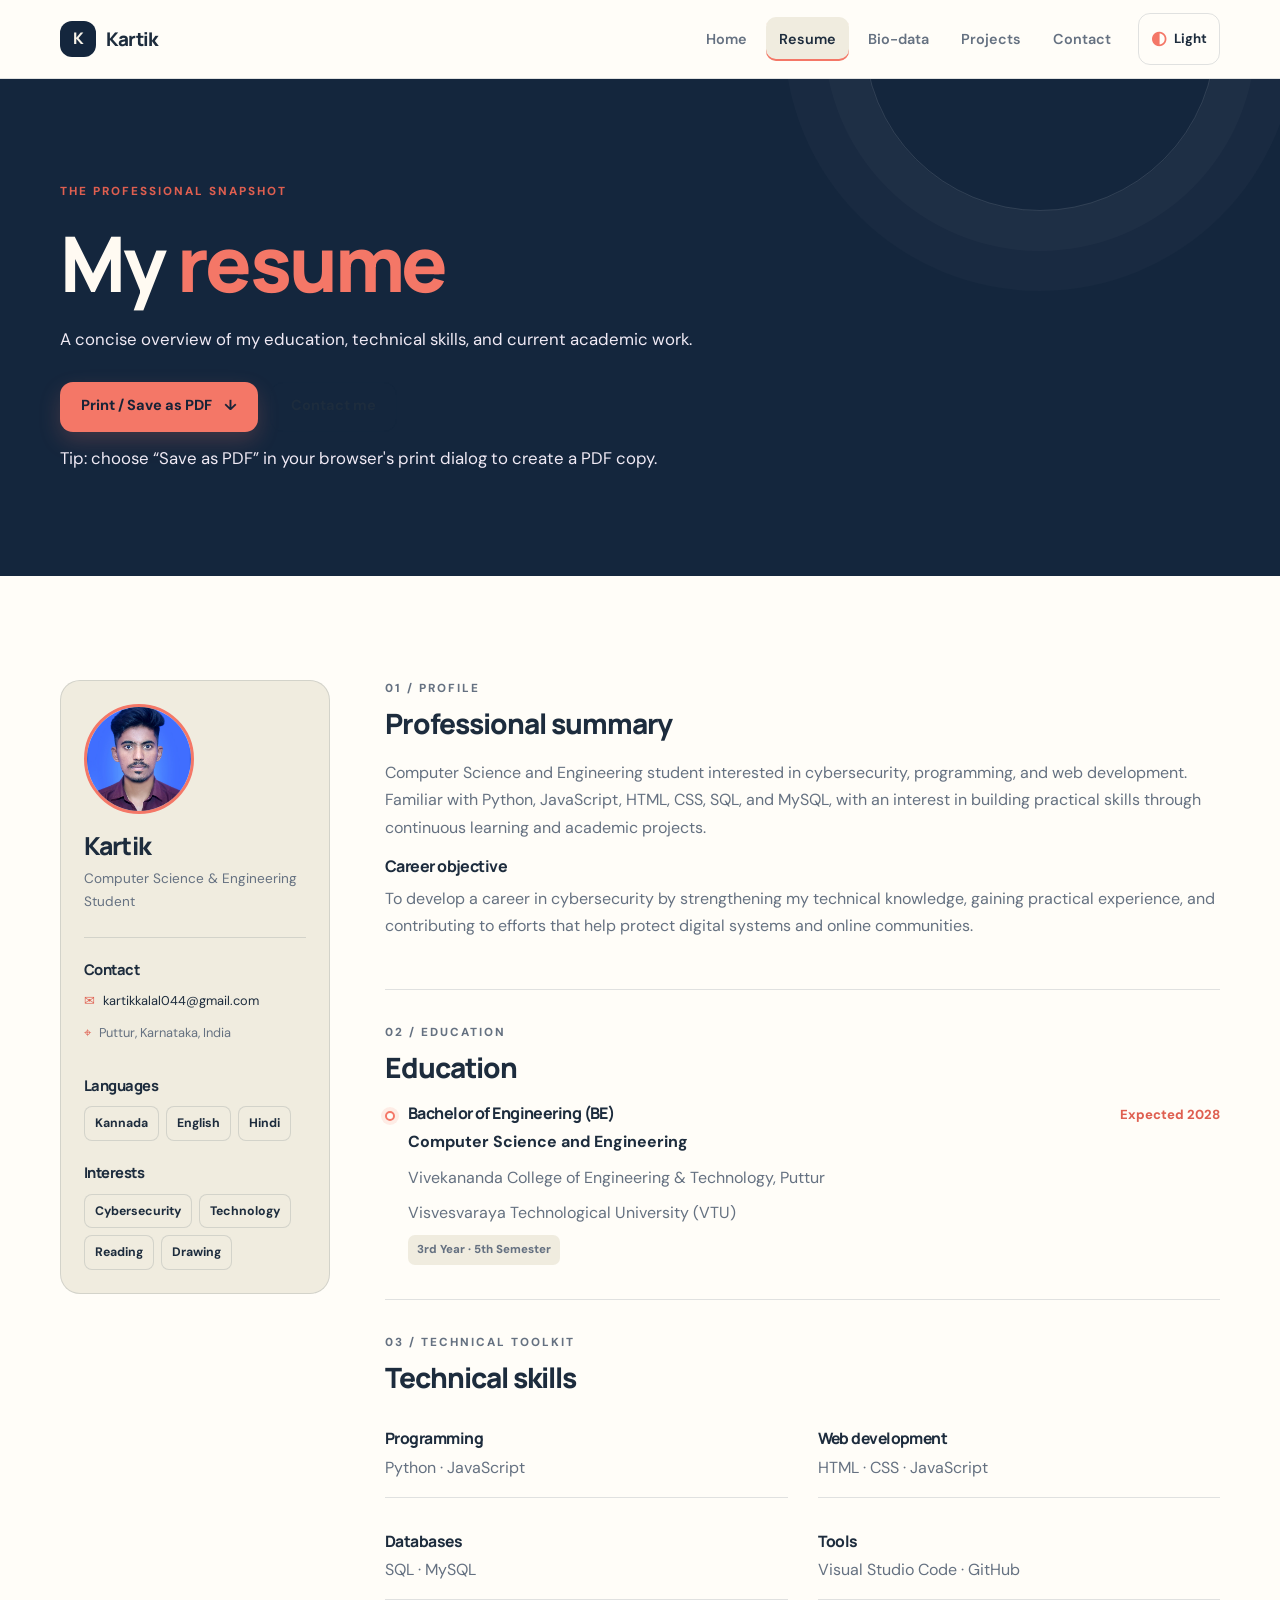
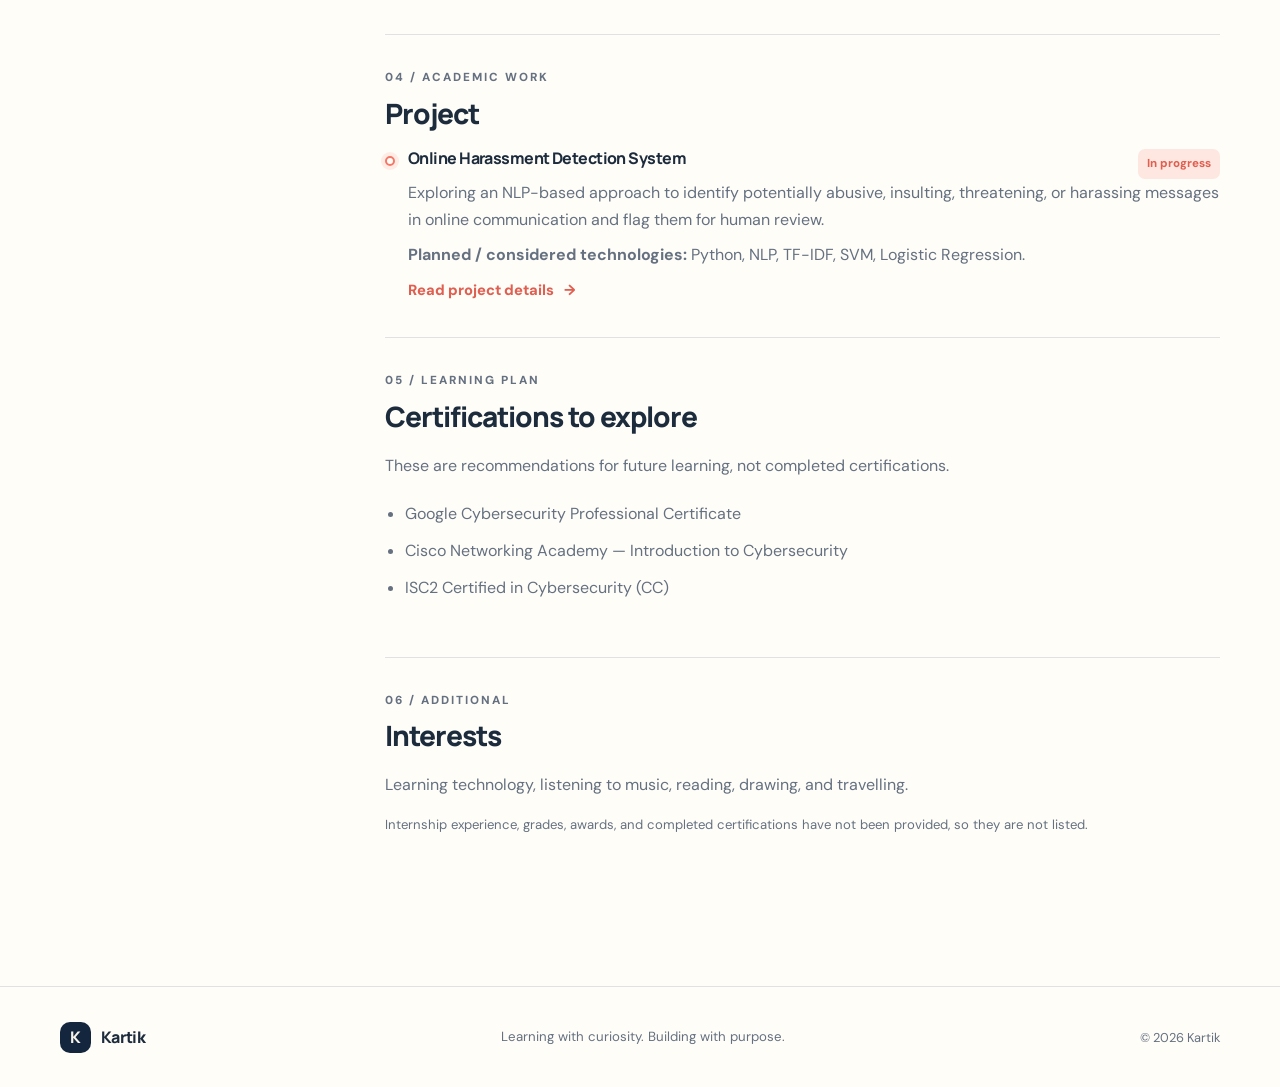
==== commit 5cb4cb4a: "Update resume.html" ====
--- a/resume.html
+++ b/resume.html
@@ -14,7 +14,7 @@
   <main id="main">
     <section class="page-hero section-pad"><div class="container page-hero-inner reveal"><p class="eyebrow">THE PROFESSIONAL SNAPSHOT</p><h1>My <span class="text-accent">resume</span></h1><p>A concise overview of my education, technical skills, and current academic work.</p><div class="page-actions"><button class="btn btn-primary" id="print-resume" type="button">Print / Save as PDF <span aria-hidden="true">↓</span></button><a class="btn btn-secondary" href="contact.html">Contact me</a></div><p class="micro-note">Tip: choose “Save as PDF” in your browser's print dialog to create a PDF copy.</p></div></section>
     <section class="section-pad"><div class="container resume-layout">
-      <aside class="resume-sidebar reveal"><div class="resume-mini-profile"><img src="assets/images/profile.jpg" alt="Kartik profile portrait" width="120" height="160"><h2>Kartik</h2><p>Computer Science &amp; Engineering Student</p></div><div class="sidebar-block"><h3>Contact</h3><p><span class="detail-icon">✉</span><a href="mailto:kartikkalal044@gmail.com">kartikkalal044@gmail.com</a></p><p><span class="detail-icon">⌖</span>Puttur, Karnataka, India</p></div><div class="sidebar-block"><h3>Languages</h3><div class="tag-list"><span>Kannada</span><span>Hindi</span></div></div><div class="sidebar-block"><h3>Interests</h3><div class="tag-list"><span>Cybersecurity</span><span>Technology</span><span>Reading</span><span>Drawing</span></div></div></aside>
+      <aside class="resume-sidebar reveal"><div class="resume-mini-profile"><img src="assets/images/profile.jpg" alt="Kartik profile portrait" width="120" height="160"><h2>Kartik</h2><p>Computer Science &amp; Engineering Student</p></div><div class="sidebar-block"><h3>Contact</h3><p><span class="detail-icon">✉</span><a href="mailto:kartikkalal044@gmail.com">kartikkalal044@gmail.com</a></p><p><span class="detail-icon">⌖</span>Puttur, Karnataka, India</p></div><div class="sidebar-block"><h3>Languages</h3><div class="tag-list"><span>Kannada</span><span>English</span><span>Hindi</span></div></div><div class="sidebar-block"><h3>Interests</h3><div class="tag-list"><span>Cybersecurity</span><span>Technology</span><span>Reading</span><span>Drawing</span></div></div></aside>
       <div class="resume-main">
         <section class="resume-section reveal"><p class="eyebrow">01 / PROFILE</p><h2>Professional summary</h2><p>Computer Science and Engineering student interested in cybersecurity, programming, and web development. Familiar with Python, JavaScript, HTML, CSS, SQL, and MySQL, with an interest in building practical skills through continuous learning and academic projects.</p><h3>Career objective</h3><p>To develop a career in cybersecurity by strengthening my technical knowledge, gaining practical experience, and contributing to efforts that help protect digital systems and online communities.</p></section>
         <section class="resume-section reveal"><p class="eyebrow">02 / EDUCATION</p><h2>Education</h2><div class="timeline-item"><span class="timeline-marker"></span><div class="timeline-top"><h3>Bachelor of Engineering (BE)</h3><span class="timeline-date">Expected 2028</span></div><p class="timeline-subtitle">Computer Science and Engineering</p><p>Vivekananda College of Engineering &amp; Technology, Puttur</p><p class="muted">Visvesvaraya Technological University (VTU)</p><span class="pill">3rd Year · 5th Semester</span></div></section>
